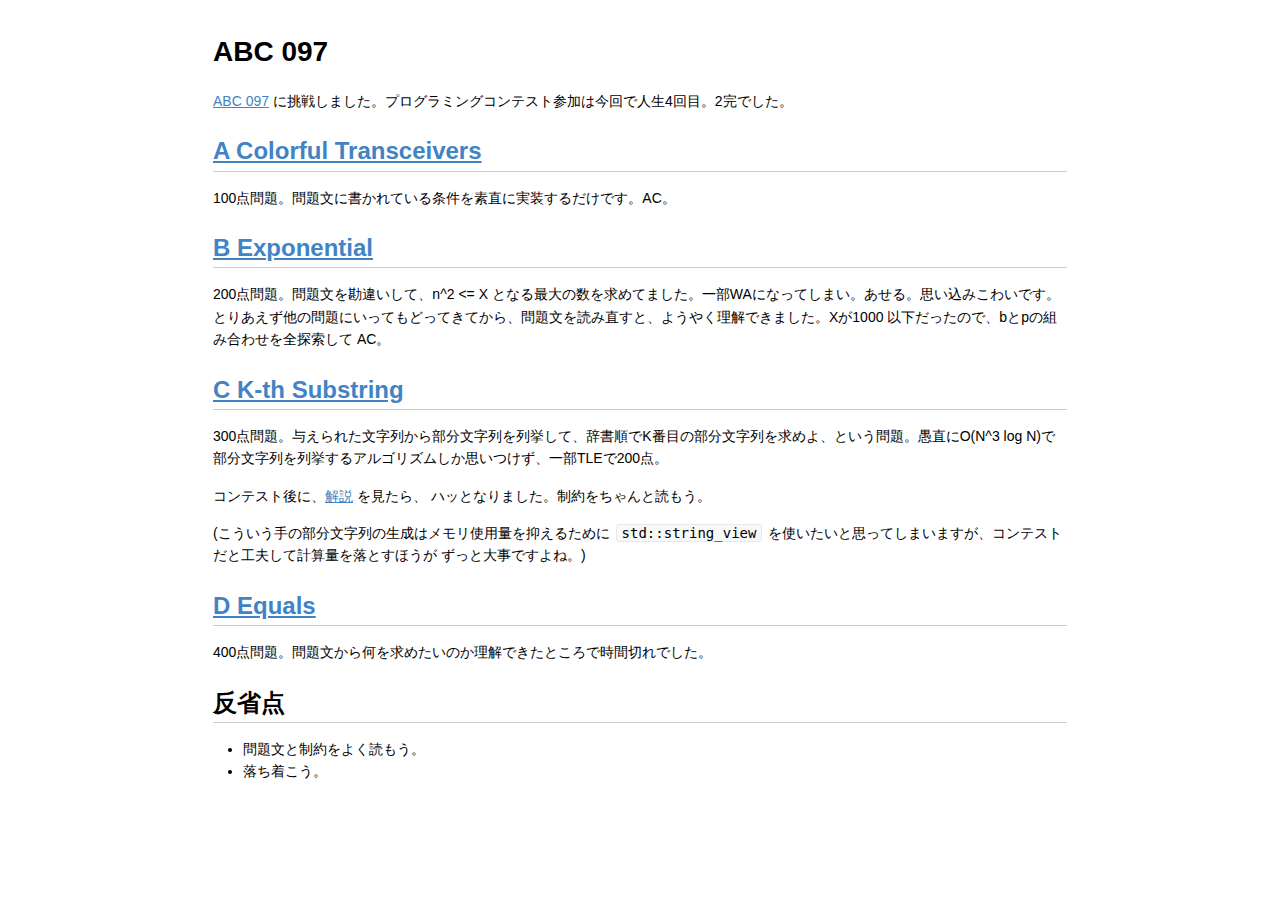
==== abc097/index.html @ e216b17f "Add ABC 097" ====
<!DOCTYPE html>
<html>

<head>

<meta charset="utf-8">
<meta name="viewport" content="width=device-width, initial-scale=1.0, user-scalable=yes">
<title>abc097</title>


<style type="text/css">
body {
  font-family: Helvetica, arial, sans-serif;
  font-size: 14px;
  line-height: 1.6;
  padding-top: 10px;
  padding-bottom: 10px;
  background-color: white;
  padding: 30px; }

body > *:first-child {
  margin-top: 0 !important; }
body > *:last-child {
  margin-bottom: 0 !important; }

a {
  color: #4183C4; }
a.absent {
  color: #cc0000; }
a.anchor {
  display: block;
  padding-left: 30px;
  margin-left: -30px;
  cursor: pointer;
  position: absolute;
  top: 0;
  left: 0;
  bottom: 0; }

h1, h2, h3, h4, h5, h6 {
  margin: 20px 0 10px;
  padding: 0;
  font-weight: bold;
  -webkit-font-smoothing: antialiased;
  cursor: text;
  position: relative; }

h1:hover a.anchor, h2:hover a.anchor, h3:hover a.anchor, h4:hover a.anchor, h5:hover a.anchor, h6:hover a.anchor {
  background: url([data-uri]) no-repeat 10px center;
  text-decoration: none; }

h1 tt, h1 code {
  font-size: inherit; }

h2 tt, h2 code {
  font-size: inherit; }

h3 tt, h3 code {
  font-size: inherit; }

h4 tt, h4 code {
  font-size: inherit; }

h5 tt, h5 code {
  font-size: inherit; }

h6 tt, h6 code {
  font-size: inherit; }

h1 {
  font-size: 28px;
  color: black; }

h2 {
  font-size: 24px;
  border-bottom: 1px solid #cccccc;
  color: black; }

h3 {
  font-size: 18px; }

h4 {
  font-size: 16px; }

h5 {
  font-size: 14px; }

h6 {
  color: #777777;
  font-size: 14px; }

p, blockquote, ul, ol, dl, li, table, pre {
  margin: 15px 0; }

hr {
  background: transparent url([data-uri]) repeat-x 0 0;
  border: 0 none;
  color: #cccccc;
  height: 4px;
  padding: 0;
}

body > h2:first-child {
  margin-top: 0;
  padding-top: 0; }
body > h1:first-child {
  margin-top: 0;
  padding-top: 0; }
  body > h1:first-child + h2 {
    margin-top: 0;
    padding-top: 0; }
body > h3:first-child, body > h4:first-child, body > h5:first-child, body > h6:first-child {
  margin-top: 0;
  padding-top: 0; }

a:first-child h1, a:first-child h2, a:first-child h3, a:first-child h4, a:first-child h5, a:first-child h6 {
  margin-top: 0;
  padding-top: 0; }

h1 p, h2 p, h3 p, h4 p, h5 p, h6 p {
  margin-top: 0; }

li p.first {
  display: inline-block; }
li {
  margin: 0; }
ul, ol {
  padding-left: 30px; }

ul :first-child, ol :first-child {
  margin-top: 0; }

dl {
  padding: 0; }
  dl dt {
    font-size: 14px;
    font-weight: bold;
    font-style: italic;
    padding: 0;
    margin: 15px 0 5px; }
    dl dt:first-child {
      padding: 0; }
    dl dt > :first-child {
      margin-top: 0; }
    dl dt > :last-child {
      margin-bottom: 0; }
  dl dd {
    margin: 0 0 15px;
    padding: 0 15px; }
    dl dd > :first-child {
      margin-top: 0; }
    dl dd > :last-child {
      margin-bottom: 0; }

blockquote {
  border-left: 4px solid #dddddd;
  padding: 0 15px;
  color: #777777; }
  blockquote > :first-child {
    margin-top: 0; }
  blockquote > :last-child {
    margin-bottom: 0; }

table {
  padding: 0;border-collapse: collapse; }
  table tr {
    border-top: 1px solid #cccccc;
    background-color: white;
    margin: 0;
    padding: 0; }
    table tr:nth-child(2n) {
      background-color: #f8f8f8; }
    table tr th {
      font-weight: bold;
      border: 1px solid #cccccc;
      margin: 0;
      padding: 6px 13px; }
    table tr td {
      border: 1px solid #cccccc;
      margin: 0;
      padding: 6px 13px; }
    table tr th :first-child, table tr td :first-child {
      margin-top: 0; }
    table tr th :last-child, table tr td :last-child {
      margin-bottom: 0; }

img {
  max-width: 100%; }

span.frame {
  display: block;
  overflow: hidden; }
  span.frame > span {
    border: 1px solid #dddddd;
    display: block;
    float: left;
    overflow: hidden;
    margin: 13px 0 0;
    padding: 7px;
    width: auto; }
  span.frame span img {
    display: block;
    float: left; }
  span.frame span span {
    clear: both;
    color: #333333;
    display: block;
    padding: 5px 0 0; }
span.align-center {
  display: block;
  overflow: hidden;
  clear: both; }
  span.align-center > span {
    display: block;
    overflow: hidden;
    margin: 13px auto 0;
    text-align: center; }
  span.align-center span img {
    margin: 0 auto;
    text-align: center; }
span.align-right {
  display: block;
  overflow: hidden;
  clear: both; }
  span.align-right > span {
    display: block;
    overflow: hidden;
    margin: 13px 0 0;
    text-align: right; }
  span.align-right span img {
    margin: 0;
    text-align: right; }
span.float-left {
  display: block;
  margin-right: 13px;
  overflow: hidden;
  float: left; }
  span.float-left span {
    margin: 13px 0 0; }
span.float-right {
  display: block;
  margin-left: 13px;
  overflow: hidden;
  float: right; }
  span.float-right > span {
    display: block;
    overflow: hidden;
    margin: 13px auto 0;
    text-align: right; }

code, tt {
  margin: 0 2px;
  padding: 0 5px;
  white-space: nowrap;
  border: 1px solid #eaeaea;
  background-color: #f8f8f8;
  border-radius: 3px; }

pre code {
  margin: 0;
  padding: 0;
  white-space: pre;
  border: none;
  background: transparent; }

.highlight pre {
  background-color: #f8f8f8;
  border: 1px solid #cccccc;
  font-size: 13px;
  line-height: 19px;
  overflow: auto;
  padding: 6px 10px;
  border-radius: 3px; }

pre {
  background-color: #f8f8f8;
  border: 1px solid #cccccc;
  font-size: 13px;
  line-height: 19px;
  overflow: auto;
  padding: 6px 10px;
  border-radius: 3px; }
  pre code, pre tt {
    background-color: transparent;
    border: none; }

sup {
    font-size: 0.83em;
    vertical-align: super;
    line-height: 0;
}

kbd {
  display: inline-block;
  padding: 3px 5px;
  font-size: 11px;
  line-height: 10px;
  color: #555;
  vertical-align: middle;
  background-color: #fcfcfc;
  border: solid 1px #ccc;
  border-bottom-color: #bbb;
  border-radius: 3px;
  box-shadow: inset 0 -1px 0 #bbb
}

* {
	-webkit-print-color-adjust: exact;
}
@media screen and (min-width: 914px) {
    body {
        width: 854px;
        margin:0 auto;
    }
}
@media print {
	table, pre {
		page-break-inside: avoid;
	}
	pre {
		word-wrap: break-word;
	}
}
</style>


</head>

<body>

<h1 id="toc_0">ABC 097</h1>

<p><a href="https://beta.atcoder.jp/contests/abc097">ABC 097</a> に挑戦しました。プログラミングコンテスト参加は今回で人生4回目。2完でした。</p>

<h2 id="toc_1"><a href="https://beta.atcoder.jp/contests/abc097/tasks/abc097_a">A Colorful Transceivers</a></h2>

<p>100点問題。問題文に書かれている条件を素直に実装するだけです。AC。</p>

<h2 id="toc_2"><a href="https://beta.atcoder.jp/contests/abc097/tasks/abc097_b">B Exponential</a></h2>

<p>200点問題。問題文を勘違いして、n^2 &lt;= X となる最大の数を求めてました。一部WAになってしまい。あせる。思い込みこわいです。とりあえず他の問題にいってもどってきてから、問題文を読み直すと、ようやく理解できました。Xが1000 以下だったので、bとpの組み合わせを全探索して AC。</p>

<h2 id="toc_3"><a href="https://beta.atcoder.jp/contests/abc097/tasks/arc097_a">C K-th Substring</a></h2>

<p>300点問題。与えられた文字列から部分文字列を列挙して、辞書順でK番目の部分文字列を求めよ、という問題。愚直にO(N^3 log N)で部分文字列を列挙するアルゴリズムしか思いつけず、一部TLEで200点。</p>

<p>コンテスト後に、<a href="https://img.atcoder.jp/arc097/editorial.pdf">解説</a> を見たら、
ハッとなりました。制約をちゃんと読もう。</p>

<p>(こういう手の部分文字列の生成はメモリ使用量を抑えるために <code>std::string_view</code> を使いたいと思ってしまいますが、コンテストだと工夫して計算量を落とすほうが
ずっと大事ですよね。)</p>

<h2 id="toc_4"><a href="https://beta.atcoder.jp/contests/abc097/tasks/arc097_b">D Equals</a></h2>

<p>400点問題。問題文から何を求めたいのか理解できたところで時間切れでした。</p>

<h2 id="toc_5">反省点</h2>

<ul>
<li>問題文と制約をよく読もう。</li>
<li>落ち着こう。</li>
</ul>




</body>

</html>
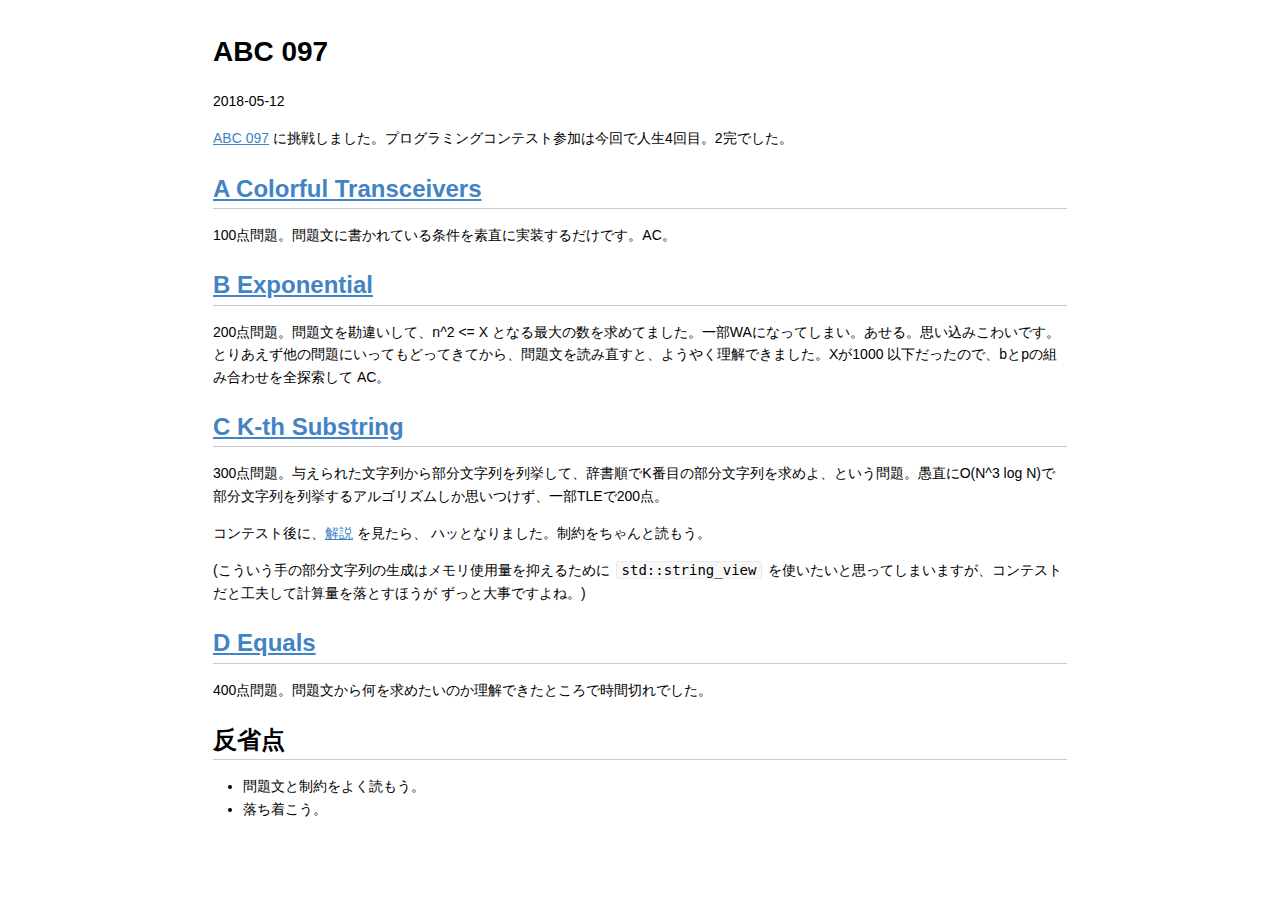
==== commit adff53d2: "Update ABC 097" ====
--- a/abc097/index.html
+++ b/abc097/index.html
@@ -330,6 +330,8 @@
 
 <h1 id="toc_0">ABC 097</h1>
 
+<p>2018-05-12</p>
+
 <p><a href="https://beta.atcoder.jp/contests/abc097">ABC 097</a> に挑戦しました。プログラミングコンテスト参加は今回で人生4回目。2完でした。</p>
 
 <h2 id="toc_1"><a href="https://beta.atcoder.jp/contests/abc097/tasks/abc097_a">A Colorful Transceivers</a></h2>
